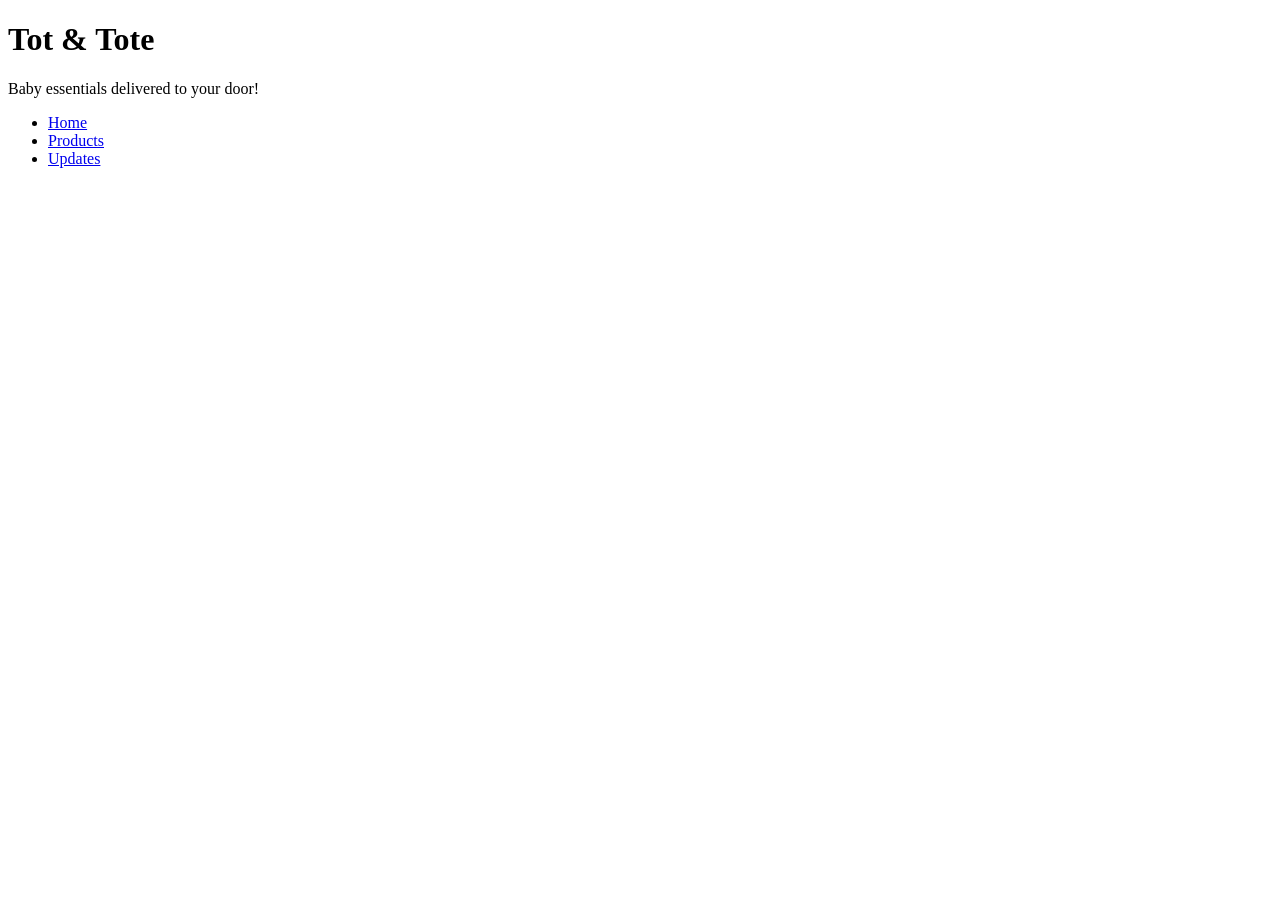
==== index.html @ 9dcd9f65 "Initial commit: Add Tot & Tote website files" ====
<!DOCTYPE html>
<html lang="en">
<head>
    <meta charset="UTF-8">
    <meta name="viewport" content="width=device-width, initial-scale=1.0">
    <title>Tot & Tote - Home</title>
    <link rel="stylesheet" href="styles.css">
</head>
<body>
    <header>
        <div class="header-container">
            <h1>Tot & Tote</h1>
            <p class="tagline">Baby essentials delivered to your door!</p>
            <nav>
                <ul>
                    <li><a href="index.html">Home</a></li>
                    <li><a href="products.html">Products</a></li>
                    <li><a href="update.html">Updates</a></li>
                </ul>
            </nav>
        </div>
    </header>

    <main>
        
    </main>
</html>
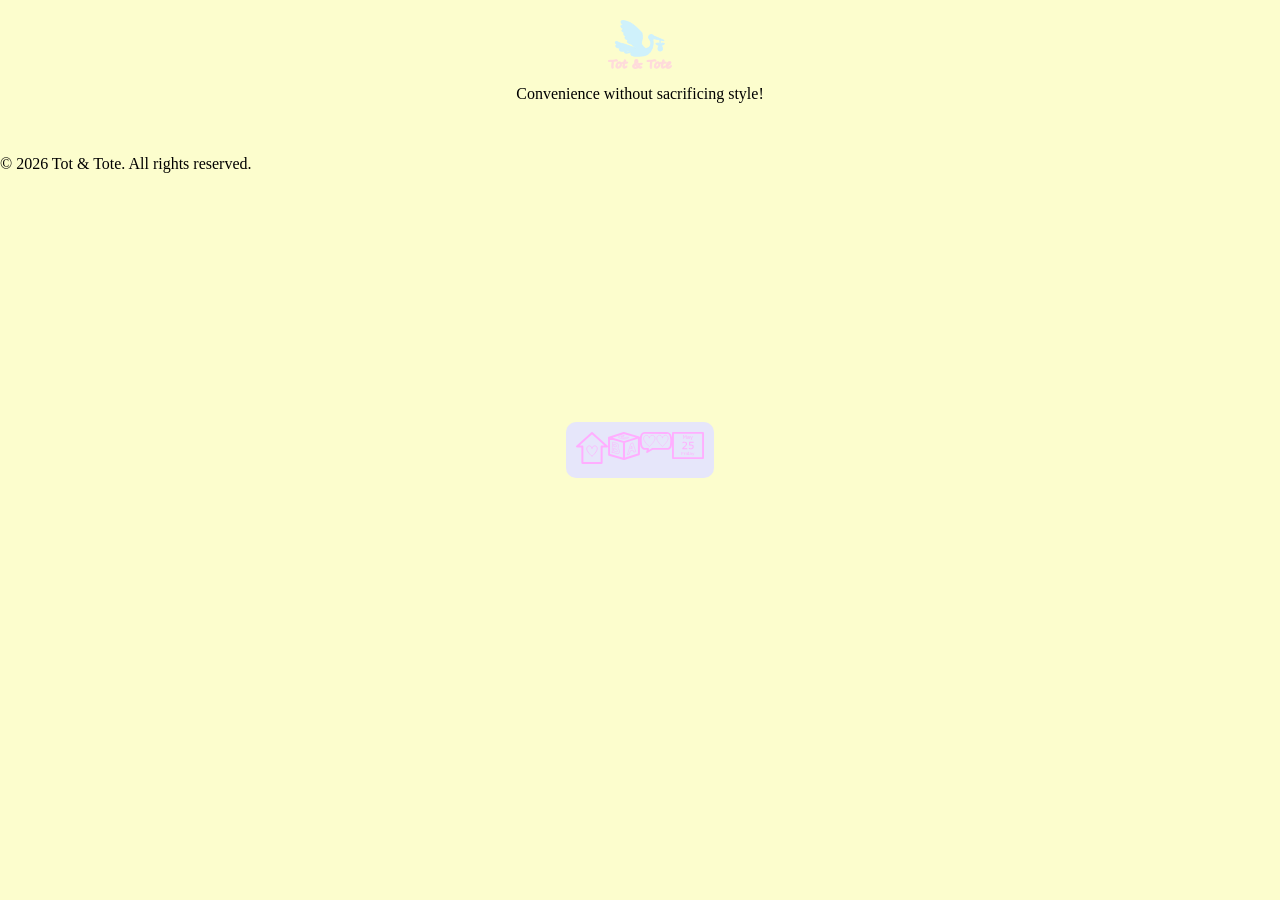
==== commit a2ff3eaa: "Update nav: center in page, add container with lavender background, make SVGs color #d1d1f9, standar" ====
--- a/index.html
+++ b/index.html
@@ -6,22 +6,26 @@
     <title>Tot & Tote - Home</title>
     <link rel="stylesheet" href="styles.css">
 </head>
-<body>
+<body class="body">
     <header>
         <div class="header-container">
-            <h1>Tot & Tote</h1>
-            <p class="tagline">Baby essentials delivered to your door!</p>
-            <nav>
-                <ul>
-                    <li><a href="index.html">Home</a></li>
-                    <li><a href="products.html">Products</a></li>
-                    <li><a href="update.html">Updates</a></li>
-                </ul>
-            </nav>
+            <img src="Tot & Tote Logo.svg" alt="Tot & Tote Logo" class="logo">
+            <p class="tagline">Convenience without sacrificing style!</p>
         </div>
     </header>
 
     <main>
-        
+            
     </main>
+    <div class="nav-container">
+        <nav class="nav">
+            <a href="index.html"><img src="Home Logo.svg" class="nav-logo" alt="Home"></a>
+            <a href="products.html"><img src="Product Logo.svg" class="nav-logo" alt="Products"></a>
+            <a href="update.html"><img src="Update Logo.svg" class="nav-logo" alt="Updates"></a>
+            <a href="subscription.html"><img src="Subscription Logo.svg" class="nav-logo" alt="Subscription"></a>
+        </nav>
+    </div>   
+    <footer>
+        <p>&copy; 2026 Tot & Tote. All rights reserved.</p>
+    </footer>
 </html>
--- a/styles.css
+++ b/styles.css
@@ -0,0 +1,42 @@
+.body {
+  display: flex;
+  flex-direction: column;
+  height: 100vh;
+  width: 100%;
+  margin: 0;
+  padding: 0;
+  background-color: #fcfdcd;
+  position: relative;
+}
+.header-container {
+  display: flex;
+  flex-direction: column;
+  align-items: center;
+  padding: 20px;
+}
+.nav-container {
+  position: absolute;
+  top: 50%;
+  left: 50%;
+  transform: translate(-50%, -50%);
+  background-color: #e6e6fa;
+  border-radius: 10px;
+  padding: 10px;
+}
+.nav {
+  width: 30%;
+  display: flex;
+  justify-content: space-around;
+  background-color: transparent;
+  margin: 0;
+  position: static;
+}
+.nav-logo {
+  width: 32px;
+  height: auto;
+  filter: brightness(0) saturate(100%) invert(81%) sepia(25%) saturate(1234%) hue-rotate(220deg) brightness(102%) contrast(101%);
+}
+.logo {
+  width: 64px;
+  height: auto;
+}
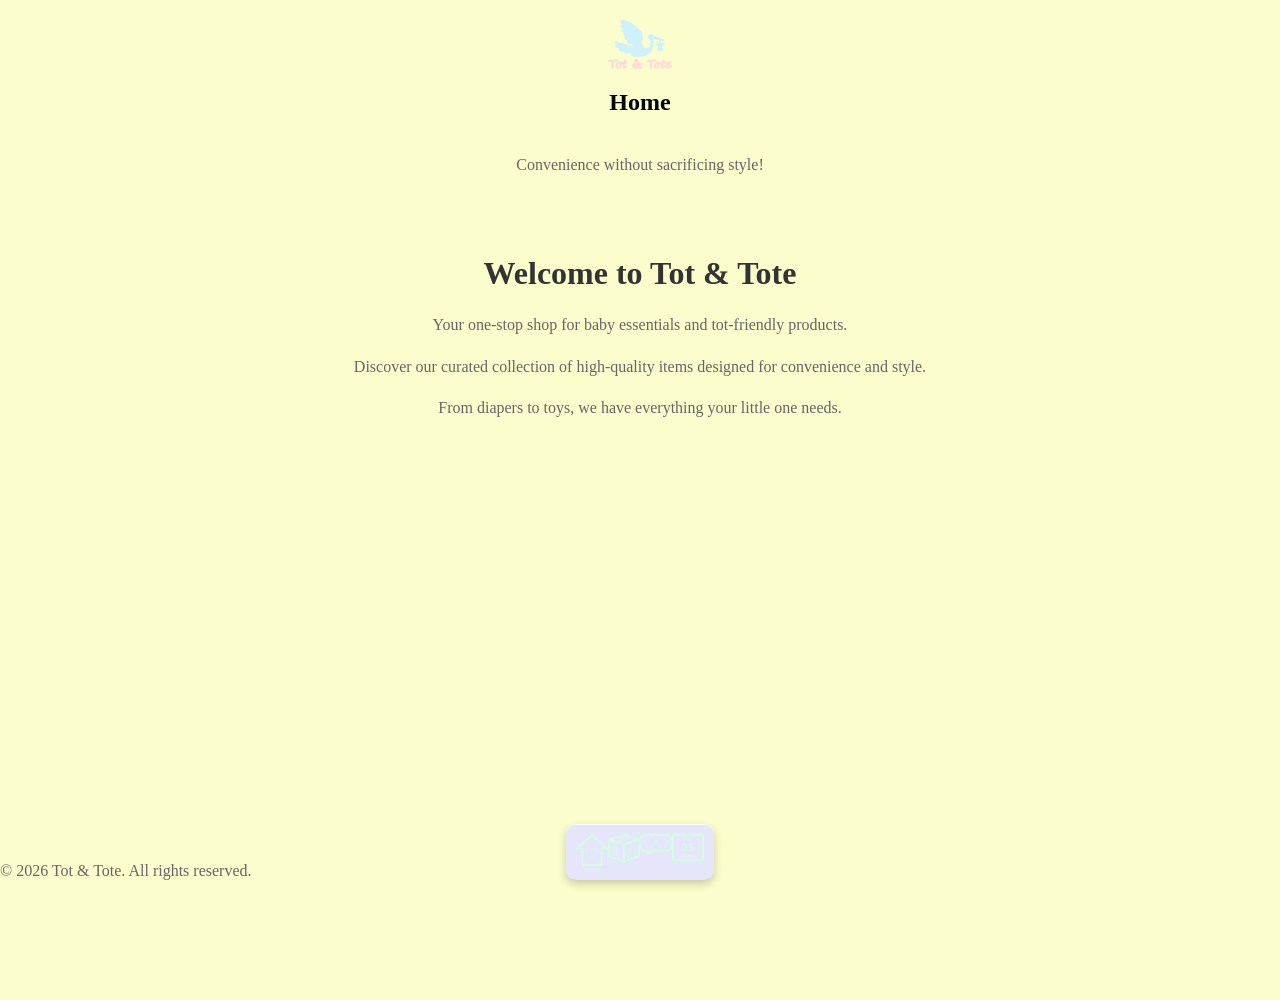
==== commit 5c9dd9bf: "Fix nav to fixed bottom position, change SVG colors to default, add 3D border effect, add formatted " ====
--- a/index.html
+++ b/index.html
@@ -10,12 +10,16 @@
     <header>
         <div class="header-container">
             <img src="Tot & Tote Logo.svg" alt="Tot & Tote Logo" class="logo">
+            <h2 class="page" id="home">Home</h2>
             <p class="tagline">Convenience without sacrificing style!</p>
         </div>
     </header>
 
     <main>
-            
+        <h1>Welcome to Tot & Tote</h1>
+        <p>Your one-stop shop for baby essentials and tot-friendly products.</p>
+        <p>Discover our curated collection of high-quality items designed for convenience and style.</p>
+        <p>From diapers to toys, we have everything your little one needs.</p>
     </main>
     <div class="nav-container">
         <nav class="nav">
--- a/styles.css
+++ b/styles.css
@@ -5,6 +5,7 @@
   width: 100%;
   margin: 0;
   padding: 0;
+  padding-bottom: 100px;
   background-color: #fcfdcd;
   position: relative;
 }
@@ -15,13 +16,14 @@
   padding: 20px;
 }
 .nav-container {
-  position: absolute;
-  top: 50%;
+  position: fixed;
+  bottom: 20px;
   left: 50%;
-  transform: translate(-50%, -50%);
+  transform: translateX(-50%);
   background-color: #e6e6fa;
   border-radius: 10px;
   padding: 10px;
+  box-shadow: 0 4px 8px rgba(0,0,0,0.2), inset 0 1px 0 rgba(255,255,255,0.8);
 }
 .nav {
   width: 30%;
@@ -34,9 +36,43 @@
 .nav-logo {
   width: 32px;
   height: auto;
-  filter: brightness(0) saturate(100%) invert(81%) sepia(25%) saturate(1234%) hue-rotate(220deg) brightness(102%) contrast(101%);
 }
 .logo {
   width: 64px;
   height: auto;
+}
+main {
+  padding: 20px;
+  text-align: center;
+  flex: 1;
+}
+h1 {
+  color: #333;
+  margin-bottom: 20px;
+}
+p {
+  color: #666;
+  line-height: 1.6;
+}
+.product-list {
+  display: flex;
+  flex-wrap: wrap;
+  justify-content: center;
+  gap: 20px;
+}
+.product {
+  background: #fff;
+  padding: 20px;
+  border-radius: 8px;
+  box-shadow: 0 2px 4px rgba(0,0,0,0.1);
+  width: 200px;
+  text-align: center;
+}
+ul {
+  text-align: left;
+  display: inline-block;
+  margin: 20px 0;
+}
+li {
+  margin-bottom: 10px;
 }
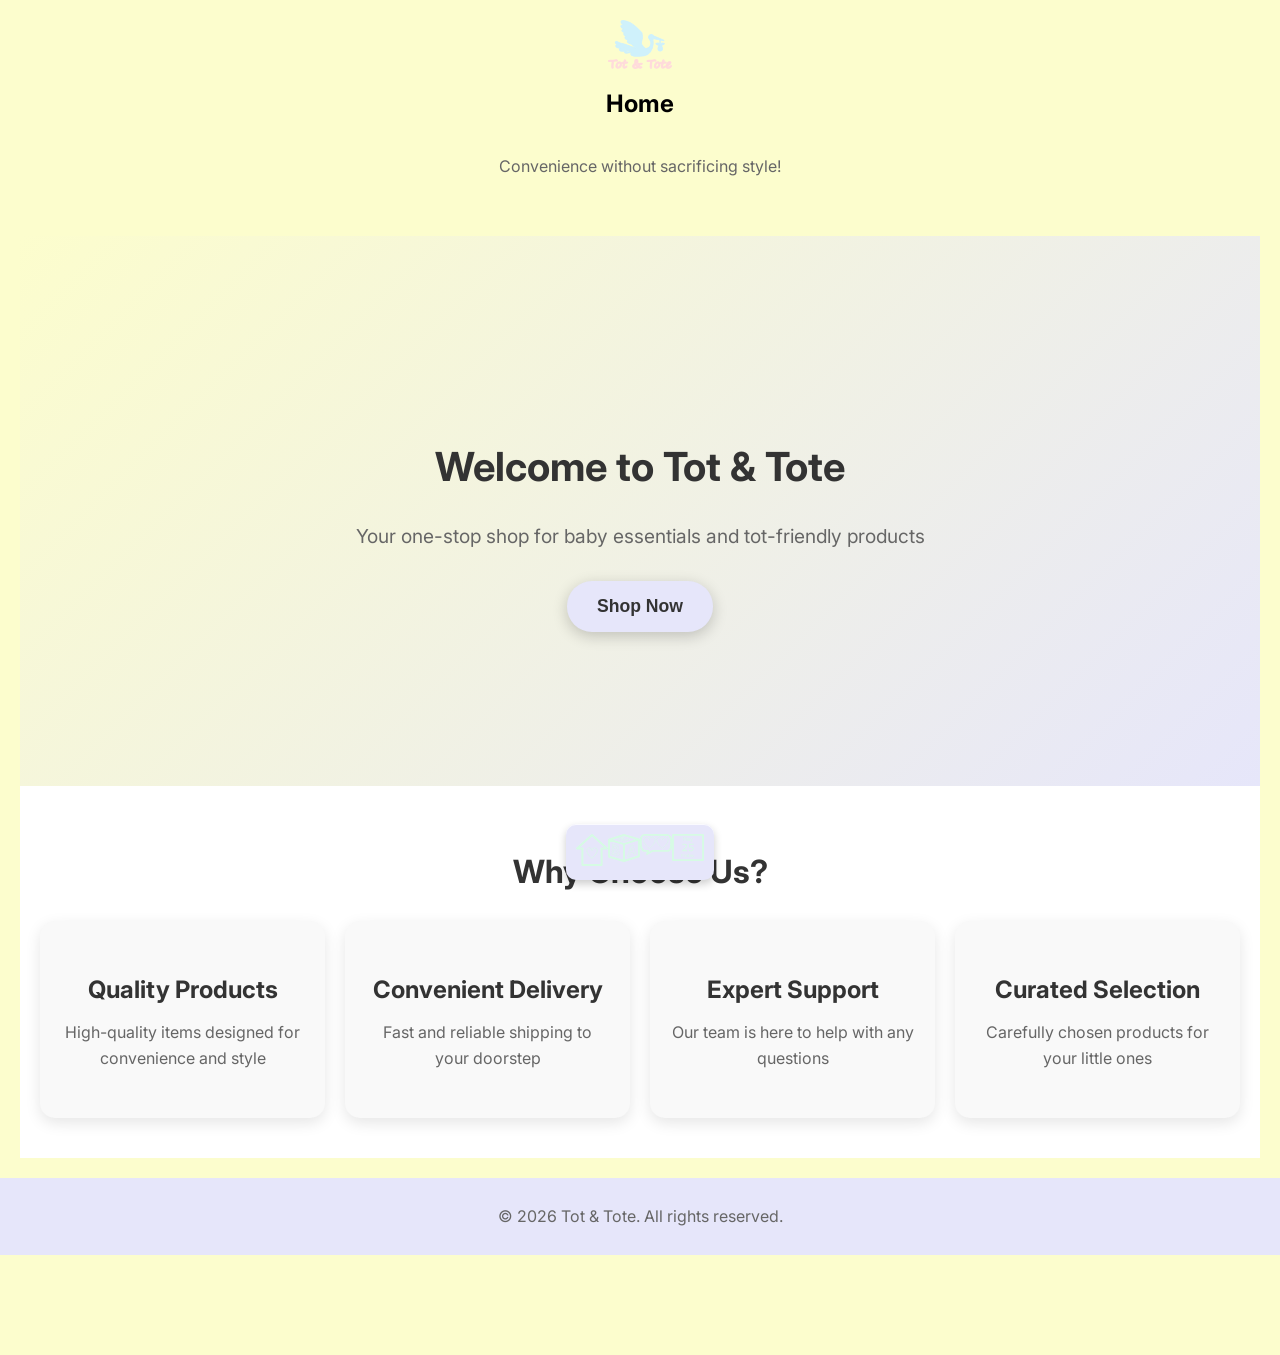
==== commit 23daaf6b: "Center footer, add Inter Google font, redesign home page with mobile app-style layout" ====
--- a/index.html
+++ b/index.html
@@ -5,6 +5,7 @@
     <meta name="viewport" content="width=device-width, initial-scale=1.0">
     <title>Tot & Tote - Home</title>
     <link rel="stylesheet" href="styles.css">
+    <link href="https://fonts.googleapis.com/css2?family=Inter:wght@300;400;500;600;700&display=swap" rel="stylesheet">
 </head>
 <body class="body">
     <header>
@@ -16,11 +17,36 @@
     </header>
 
     <main>
-        <h1>Welcome to Tot & Tote</h1>
-        <p>Your one-stop shop for baby essentials and tot-friendly products.</p>
-        <p>Discover our curated collection of high-quality items designed for convenience and style.</p>
-        <p>From diapers to toys, we have everything your little one needs.</p>
+        <section class="hero">
+            <h1>Welcome to Tot & Tote</h1>
+            <p>Your one-stop shop for baby essentials and tot-friendly products</p>
+            <button>Shop Now</button>
+        </section>
+        <section class="features">
+            <h2>Why Choose Us?</h2>
+            <div class="feature-grid">
+                <div class="feature-card">
+                    <h3>Quality Products</h3>
+                    <p>High-quality items designed for convenience and style</p>
+                </div>
+                <div class="feature-card">
+                    <h3>Convenient Delivery</h3>
+                    <p>Fast and reliable shipping to your doorstep</p>
+                </div>
+                <div class="feature-card">
+                    <h3>Expert Support</h3>
+                    <p>Our team is here to help with any questions</p>
+                </div>
+                <div class="feature-card">
+                    <h3>Curated Selection</h3>
+                    <p>Carefully chosen products for your little ones</p>
+                </div>
+            </div>
+        </section>
     </main>
+    <footer>
+        <p>&copy; 2026 Tot & Tote. All rights reserved.</p>
+    </footer>
     <div class="nav-container">
         <nav class="nav">
             <a href="index.html"><img src="Home Logo.svg" class="nav-logo" alt="Home"></a>
@@ -28,8 +54,5 @@
             <a href="update.html"><img src="Update Logo.svg" class="nav-logo" alt="Updates"></a>
             <a href="subscription.html"><img src="Subscription Logo.svg" class="nav-logo" alt="Subscription"></a>
         </nav>
-    </div>   
-    <footer>
-        <p>&copy; 2026 Tot & Tote. All rights reserved.</p>
-    </footer>
+    </div>
 </html>
--- a/styles.css
+++ b/styles.css
@@ -1,13 +1,14 @@
 .body {
   display: flex;
   flex-direction: column;
-  height: 100vh;
+  min-height: 100vh;
   width: 100%;
   margin: 0;
   padding: 0;
   padding-bottom: 100px;
   background-color: #fcfdcd;
   position: relative;
+  font-family: 'Inter', sans-serif;
 }
 .header-container {
   display: flex;
@@ -75,4 +76,83 @@
 }
 li {
   margin-bottom: 10px;
+}
+footer {
+  text-align: center;
+  padding: 10px;
+  background-color: #e6e6fa;
+}
+/* Mobile App Styles for Home Page */
+.hero {
+  padding: 60px 20px 40px;
+  text-align: center;
+  background: linear-gradient(135deg, #fcfdcd 0%, #e6e6fa 100%);
+  min-height: 50vh;
+  display: flex;
+  flex-direction: column;
+  justify-content: center;
+  align-items: center;
+}
+.hero h1 {
+  font-size: 2.5rem;
+  font-weight: 700;
+  color: #333;
+  margin-bottom: 10px;
+}
+.hero p {
+  font-size: 1.2rem;
+  color: #666;
+  margin-bottom: 30px;
+}
+.hero button {
+  background: #e6e6fa;
+  color: #333;
+  border: none;
+  padding: 15px 30px;
+  border-radius: 25px;
+  font-size: 1.1rem;
+  font-weight: 600;
+  cursor: pointer;
+  box-shadow: 0 4px 15px rgba(0,0,0,0.2);
+  transition: transform 0.2s;
+}
+.hero button:hover {
+  transform: translateY(-2px);
+}
+.features {
+  padding: 40px 20px;
+  background: #fff;
+}
+.features h2 {
+  text-align: center;
+  font-size: 2rem;
+  color: #333;
+  margin-bottom: 30px;
+}
+.feature-grid {
+  display: grid;
+  grid-template-columns: repeat(auto-fit, minmax(250px, 1fr));
+  gap: 20px;
+  max-width: 1200px;
+  margin: 0 auto;
+}
+.feature-card {
+  background: #f9f9f9;
+  padding: 30px 20px;
+  border-radius: 15px;
+  text-align: center;
+  box-shadow: 0 5px 15px rgba(0,0,0,0.1);
+  transition: transform 0.3s;
+}
+.feature-card:hover {
+  transform: translateY(-5px);
+}
+.feature-card h3 {
+  font-size: 1.5rem;
+  color: #333;
+  margin-bottom: 15px;
+}
+.feature-card p {
+  color: #666;
+  line-height: 1.6;
 }
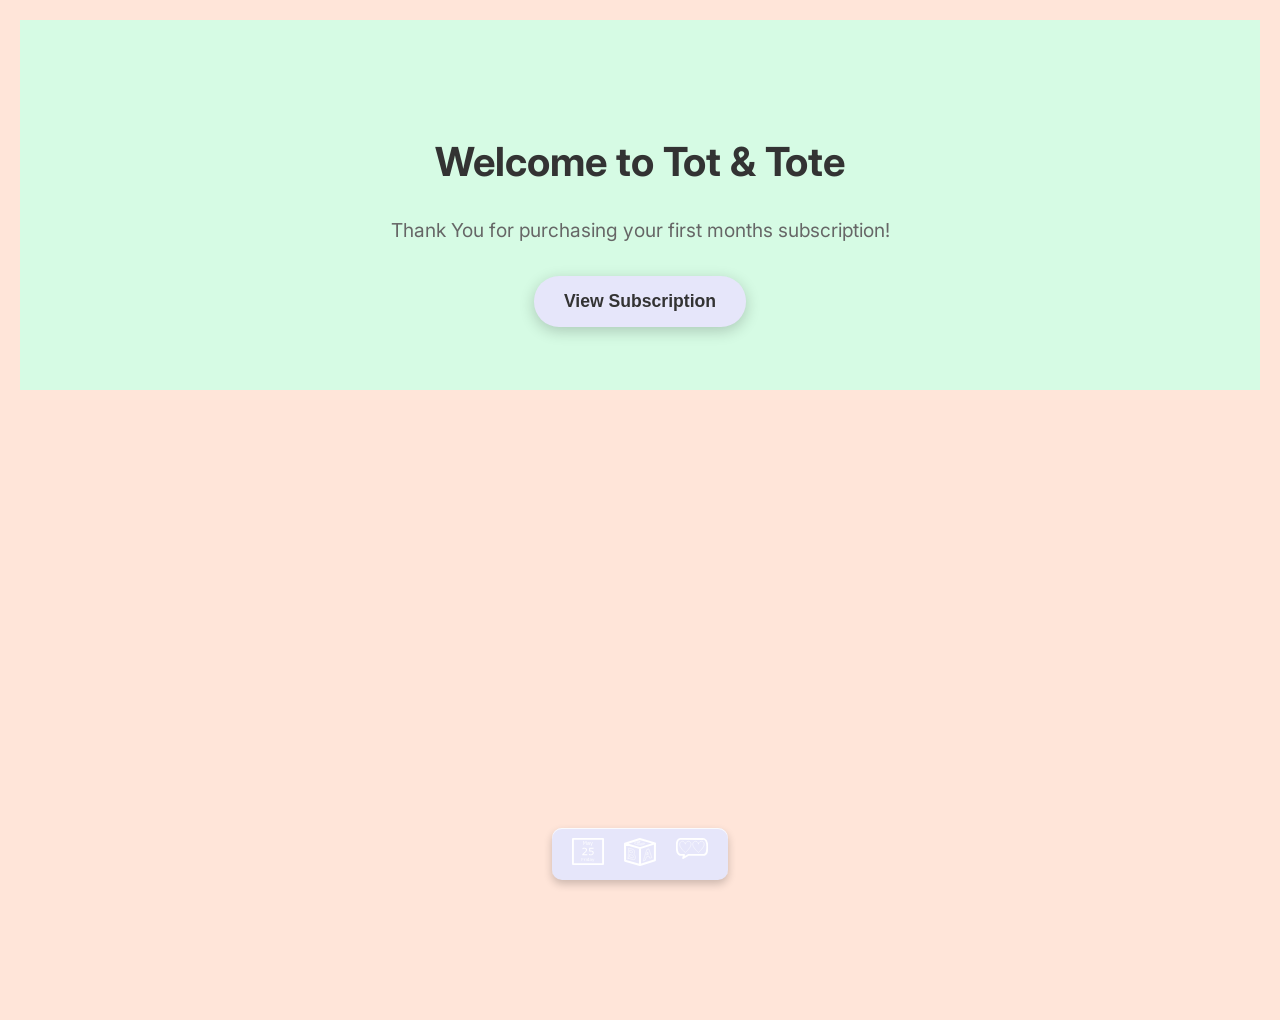
==== commit 1e34289f: "Remove footer sections from all pages and clean up footer CSS" ====
--- a/index.html
+++ b/index.html
@@ -8,51 +8,19 @@
     <link href="https://fonts.googleapis.com/css2?family=Inter:wght@300;400;500;600;700&display=swap" rel="stylesheet">
 </head>
 <body class="body">
-    <header>
-        <div class="header-container">
-            <img src="Tot & Tote Logo.svg" alt="Tot & Tote Logo" class="logo">
-            <h2 class="page" id="home">Home</h2>
-            <p class="tagline">Convenience without sacrificing style!</p>
-        </div>
-    </header>
-
-    <main>
+      <main>
         <section class="hero">
             <h1>Welcome to Tot & Tote</h1>
-            <p>Your one-stop shop for baby essentials and tot-friendly products</p>
-            <button>Shop Now</button>
-        </section>
-        <section class="features">
-            <h2>Why Choose Us?</h2>
-            <div class="feature-grid">
-                <div class="feature-card">
-                    <h3>Quality Products</h3>
-                    <p>High-quality items designed for convenience and style</p>
-                </div>
-                <div class="feature-card">
-                    <h3>Convenient Delivery</h3>
-                    <p>Fast and reliable shipping to your doorstep</p>
-                </div>
-                <div class="feature-card">
-                    <h3>Expert Support</h3>
-                    <p>Our team is here to help with any questions</p>
-                </div>
-                <div class="feature-card">
-                    <h3>Curated Selection</h3>
-                    <p>Carefully chosen products for your little ones</p>
-                </div>
-            </div>
+            <p>Thank You for purchasing your first months subscription!</p>
+            <button href="subscription.html">View Subscription</button>
         </section>
     </main>
-    <footer>
-        <p>&copy; 2026 Tot & Tote. All rights reserved.</p>
-    </footer>
     <div class="nav-container">
         <nav class="nav">
-            <a href="index.html"><img src="Home Logo.svg" class="nav-logo" alt="Home"></a>
+            <a href="subscription.html"><img src="Subscription Logo.svg" class="nav-logo" alt="Subscription"></a>
             <a href="products.html"><img src="Product Logo.svg" class="nav-logo" alt="Products"></a>
             <a href="update.html"><img src="Update Logo.svg" class="nav-logo" alt="Updates"></a>
-            <a href="subscription.html"><img src="Subscription Logo.svg" class="nav-logo" alt="Subscription"></a>
         </nav>
     </div>
+</body>
 </html>
--- a/styles.css
+++ b/styles.css
@@ -1,3 +1,11 @@
+:root {
+  --lavender: #e6e6fa;
+  --lavender-soft: #f5f2ff;
+  --text-primary: #333;
+  --text-secondary: #666;
+  --green: #d6fbe4;
+  --peach: #ffe5d9;
+}
 .body {
   display: flex;
   flex-direction: column;
@@ -5,9 +13,8 @@
   width: 100%;
   margin: 0;
   padding: 0;
-  padding-bottom: 100px;
-  background-color: #fcfdcd;
-  position: relative;
+  padding-bottom: 120px;
+  background-color: var(--peach);
   font-family: 'Inter', sans-serif;
 }
 .header-container {
@@ -21,22 +28,27 @@
   bottom: 20px;
   left: 50%;
   transform: translateX(-50%);
-  background-color: #e6e6fa;
+  background-color: var(--lavender);
   border-radius: 10px;
   padding: 10px;
   box-shadow: 0 4px 8px rgba(0,0,0,0.2), inset 0 1px 0 rgba(255,255,255,0.8);
 }
 .nav {
-  width: 30%;
+  width: 100%;
   display: flex;
   justify-content: space-around;
-  background-color: transparent;
   margin: 0;
-  position: static;
+}
+footer {
+  text-align: center;
+  padding: 10px;
+  background-color: var(--lavender);
 }
 .nav-logo {
   width: 32px;
   height: auto;
+  margin: 0 10px;
+  filter: brightness(0) saturate(100%) invert(100%) sepia(0%) brightness(170%) contrast(130%);
 }
 .logo {
   width: 64px;
@@ -62,7 +74,7 @@
   gap: 20px;
 }
 .product {
-  background: #fff;
+  background: var(--lavender-soft);
   padding: 20px;
   border-radius: 8px;
   box-shadow: 0 2px 4px rgba(0,0,0,0.1);
@@ -77,17 +89,12 @@
 li {
   margin-bottom: 10px;
 }
-footer {
-  text-align: center;
-  padding: 10px;
-  background-color: #e6e6fa;
-}
 /* Mobile App Styles for Home Page */
 .hero {
   padding: 60px 20px 40px;
   text-align: center;
-  background: linear-gradient(135deg, #fcfdcd 0%, #e6e6fa 100%);
-  min-height: 50vh;
+  background: var(--green);
+  height: 30vh;
   display: flex;
   flex-direction: column;
   justify-content: center;
@@ -121,7 +128,7 @@
 }
 .features {
   padding: 40px 20px;
-  background: #fff;
+  background: var(--lavender-soft);
 }
 .features h2 {
   text-align: center;
@@ -137,7 +144,7 @@
   margin: 0 auto;
 }
 .feature-card {
-  background: #f9f9f9;
+  background: var(--lavender-soft);
   padding: 30px 20px;
   border-radius: 15px;
   text-align: center;
